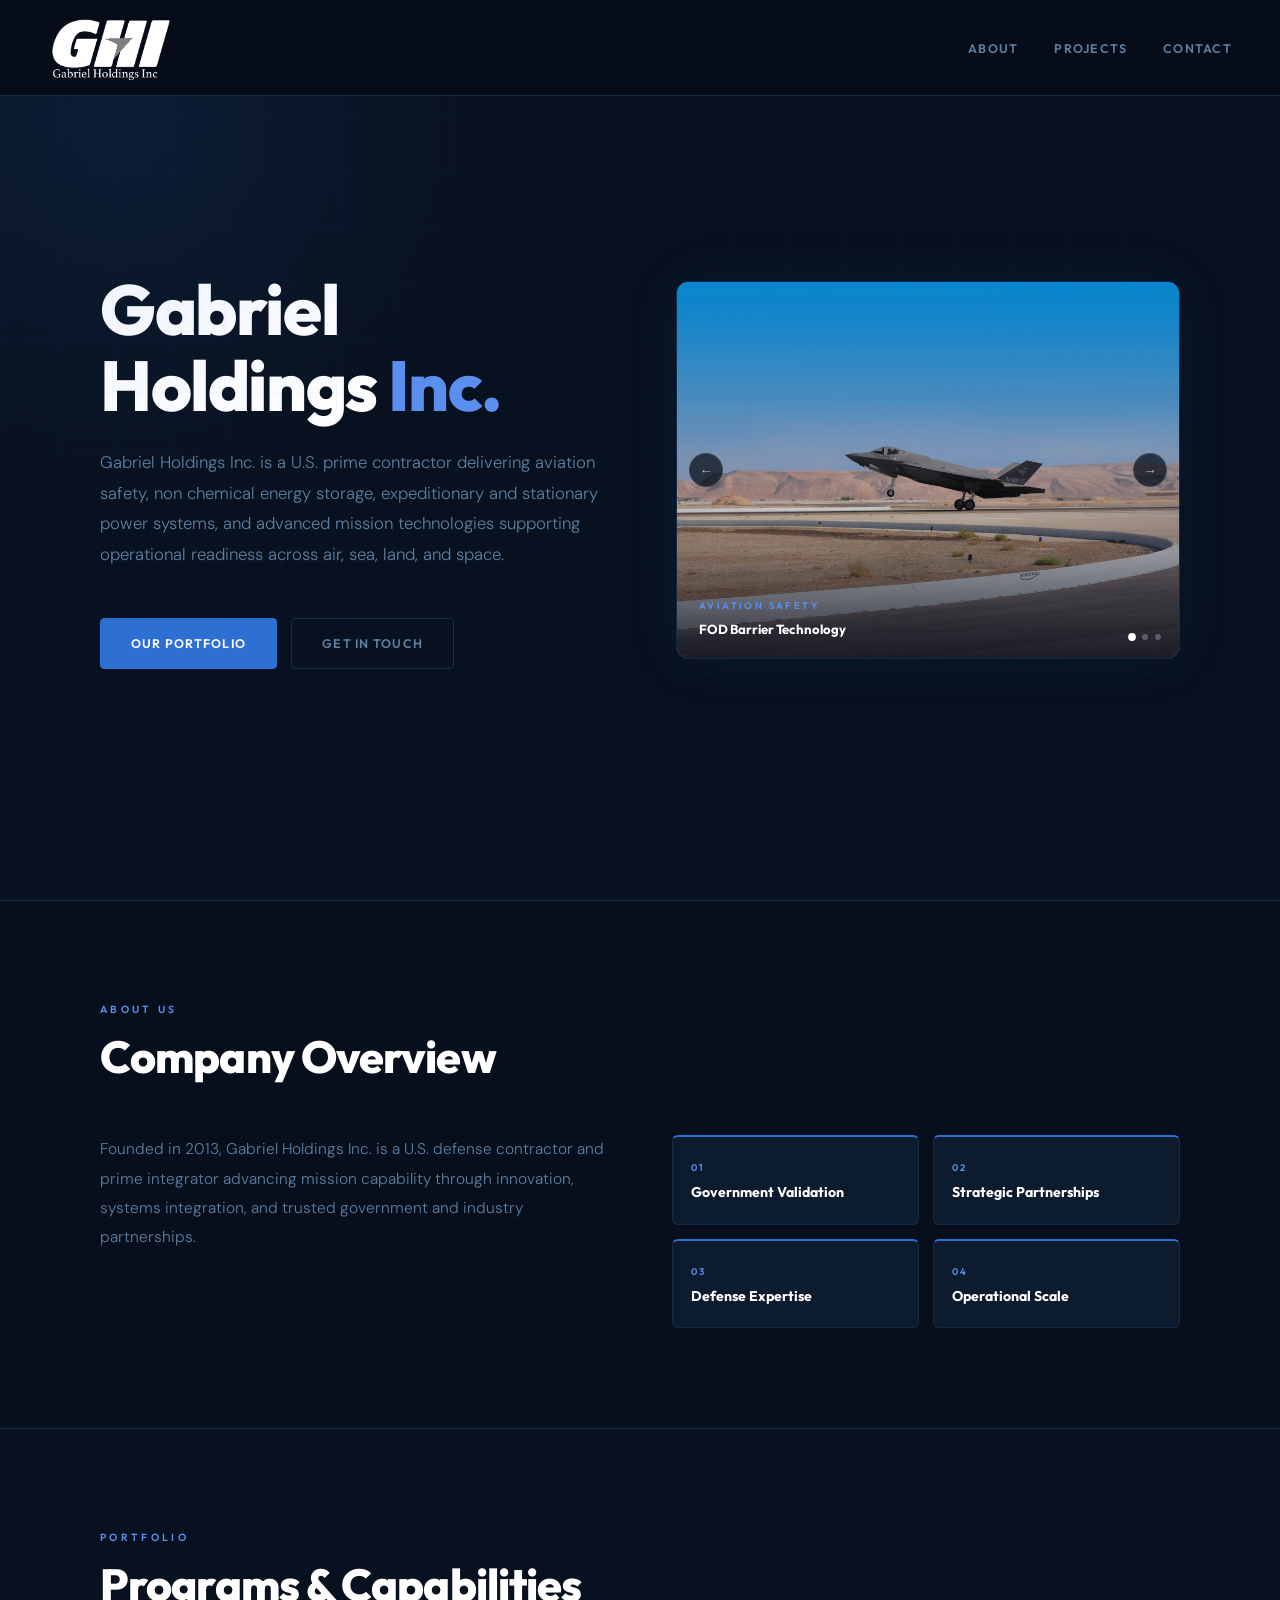
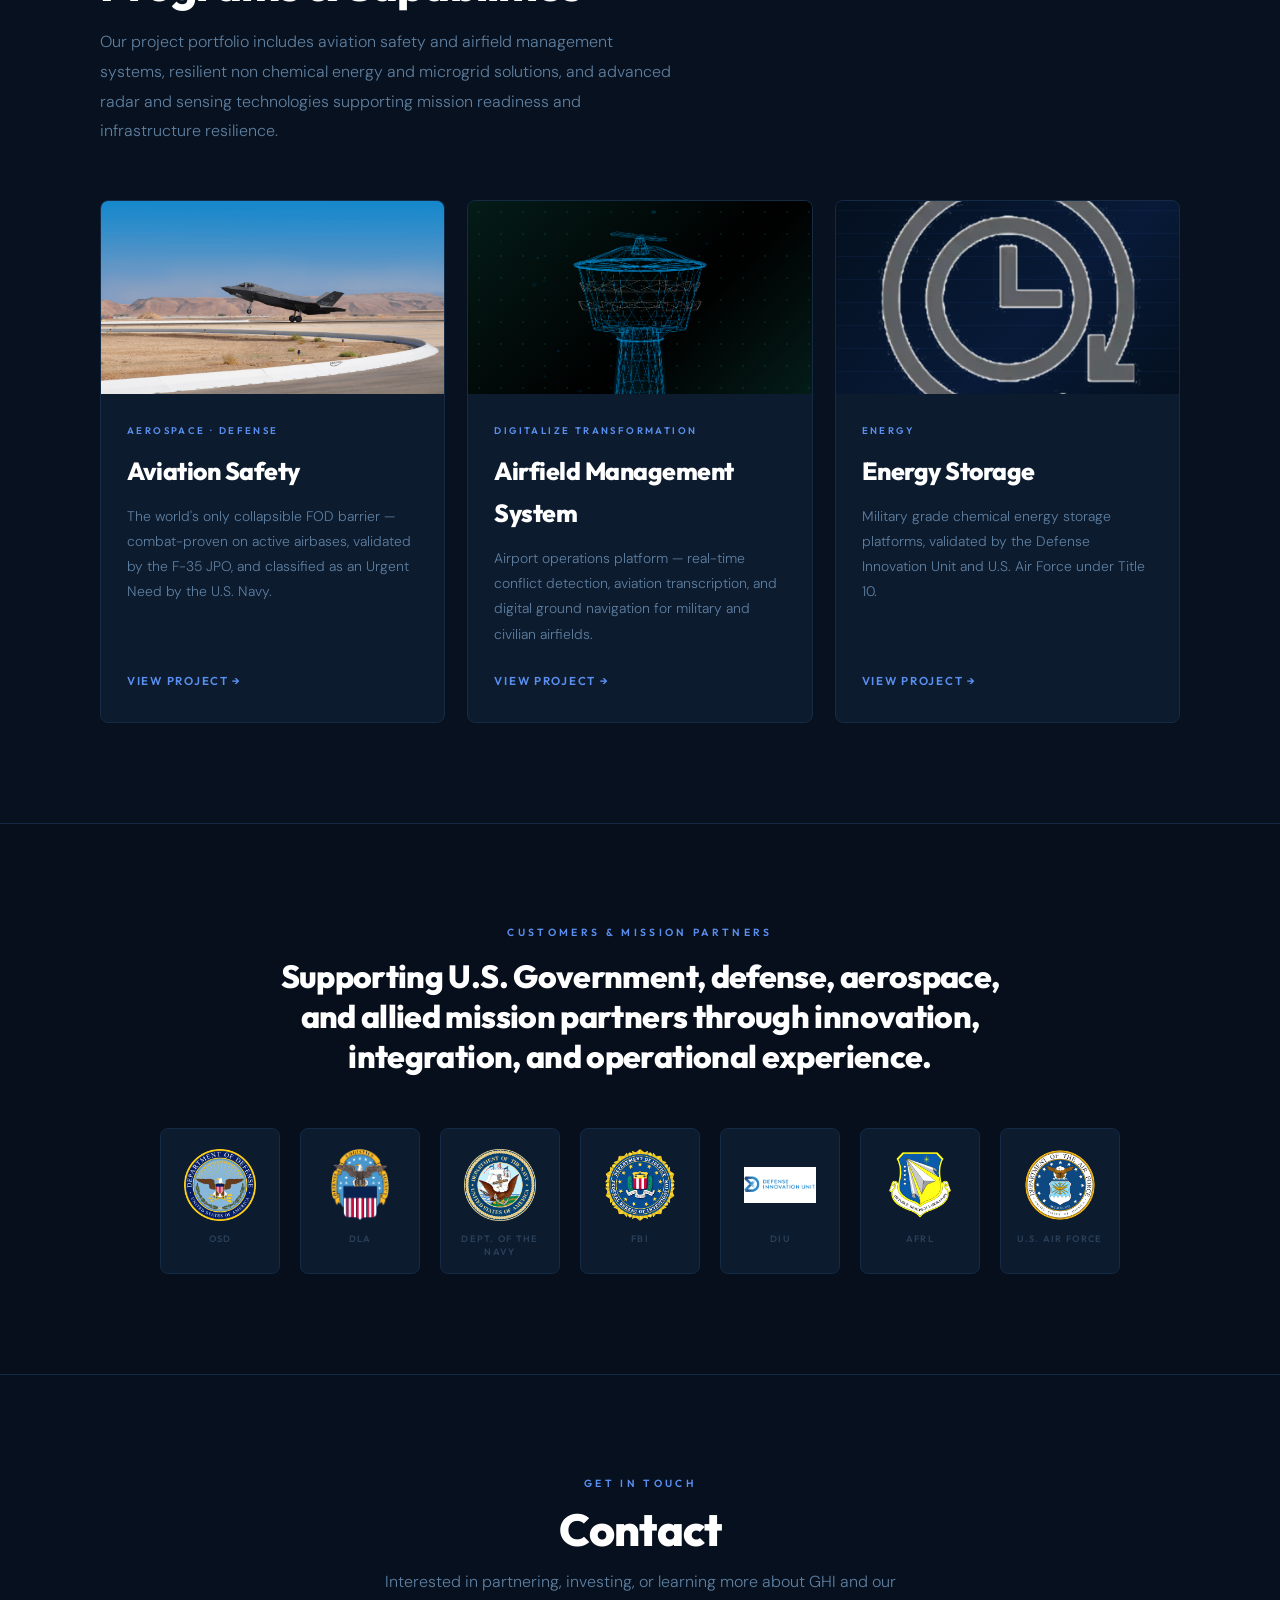
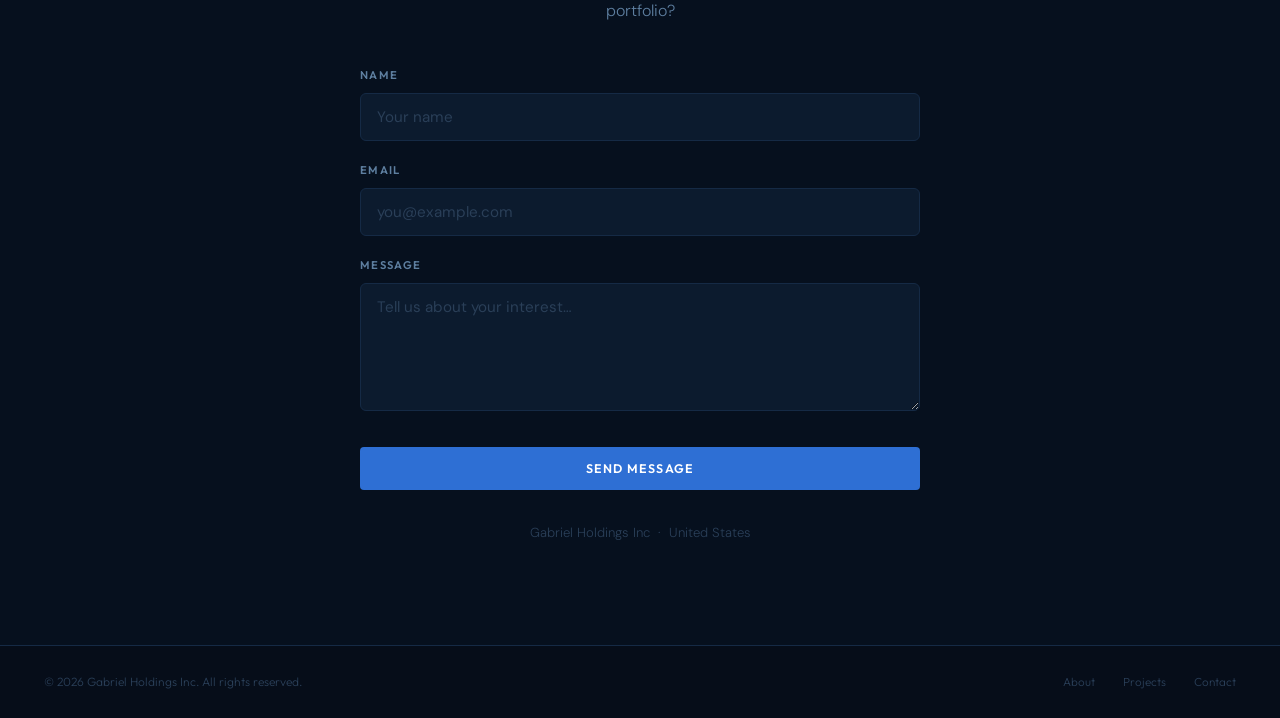
==== index.html @ e3b7ac90 "Replace partner text badges with official logo seals Co-Authored-By: Claude Sonnet 4.6 <noreply@anth" ====
<!doctype html>
<html lang="en">
  <head>
    <meta charset="UTF-8" />
    <meta name="viewport" content="width=device-width, initial-scale=1.0" />
    <title>
      Gabriel Holdings Inc — Strategic Defense &amp; Innovation Partners
    </title>
    <meta
      name="description"
      content="Gabriel Holdings Inc partners with breakthrough companies in defense, aerospace, and energy to scale validated technology into real-world impact."
    />
    <link
      href="https://fonts.googleapis.com/css2?family=Outfit:wght@300;400;600;700;800&amp;family=DM+Sans:ital,wght@0,300;0,400;0,500;1,300&amp;display=swap"
      rel="stylesheet"
    />
    <link rel="stylesheet" href="style.css" />
    <style>
      /* === HERO === */
      #hero {
        min-height: 100vh;
        display: flex;
        align-items: center;
        padding-top: 120px;
        padding-bottom: 80px;
        position: relative;
        overflow: hidden;
      }

      .hero-inner {
        display: grid;
        grid-template-columns: 1fr 1fr;
        gap: 72px;
        align-items: center;
      }

      #hero::before {
        content: "";
        position: absolute;
        inset: 0;
        background-image:
          linear-gradient(rgba(46, 111, 212, 0.035) 1px, transparent 1px),
          linear-gradient(90deg, rgba(46, 111, 212, 0.035) 1px, transparent 1px);
        background-size: 56px 56px;
        pointer-events: none;
      }

      #hero::after {
        content: "";
        position: absolute;
        top: -280px;
        left: -280px;
        width: 800px;
        height: 800px;
        background: radial-gradient(
          circle,
          rgba(46, 111, 212, 0.12) 0%,
          transparent 68%
        );
        pointer-events: none;
      }

      .hero-eyebrow {
        font-family: "Outfit", sans-serif;
        font-size: 0.68rem;
        font-weight: 600;
        color: var(--accent-l);
        text-transform: uppercase;
        letter-spacing: 0.3em;
        margin-bottom: 26px;
      }

      .hero-sub {
        font-size: 1.05rem;
        color: var(--text-2);
        max-width: 520px;
        line-height: 1.82;
        margin-bottom: 48px;
      }

      /* === ABOUT === */
      #about {
        background: #070f1d;
      }

      .about-grid {
        display: grid;
        grid-template-columns: 1fr 1fr;
        gap: 64px;
        margin-top: 54px;
        align-items: start;
      }

      .about-body p {
        font-size: 0.97rem;
        color: var(--text-2);
        line-height: 1.9;
        margin-bottom: 18px;
      }

      /* === PROJECTS === */
      #projects {
        background: var(--bg);
      }

      .projects-grid {
        display: grid;
        grid-template-columns: repeat(3, 1fr);
        gap: 22px;
        margin-top: 54px;
      }

      .pcard {
        background: var(--bg-card);
        border: 1px solid var(--border);
        border-radius: 8px;
        overflow: hidden;
        display: flex;
        flex-direction: column;
        transition:
          border-color 0.2s,
          background 0.2s;
      }

      .pcard:hover {
        border-color: var(--border-a);
        background: var(--bg-card-h);
      }

      /* Thumbnail area — gradient fallback, real image on top */
      .pcard-thumb {
        position: relative;
        aspect-ratio: 16/9;
        overflow: hidden;
      }

      .pcard-thumb::before {
        content: "";
        position: absolute;
        inset: 0;
        background: var(--thumb-bg);
      }

      .pcard-thumb img {
        position: absolute;
        inset: 0;
        width: 100%;
        height: 100%;
        object-fit: cover;
        z-index: 1;
      }

      /* Per-project thumbnail gradients */
      .pcard.airvrix .pcard-thumb {
        --thumb-bg: linear-gradient(
          135deg,
          #041828 0%,
          #0a3060 60%,
          #041828 100%
        );
      }
      .pcard.towerlink .pcard-thumb {
        --thumb-bg: linear-gradient(
          135deg,
          #041c18 0%,
          #000000 60%,
          #041c18 100%
        );
      }
      .pcard.enercap .pcard-thumb {
        --thumb-bg: linear-gradient(
          135deg,
          #04101f 0%,
          #081a38 60%,
          #04101f 100%
        );
      }

      /* Subtle pattern overlay */
      .pcard.airvrix .pcard-thumb::after {
        content: "";
        position: absolute;
        inset: 0;
        background: repeating-linear-gradient(
          -45deg,
          transparent,
          transparent 28px,
          rgba(46, 111, 212, 0.06) 28px,
          rgba(46, 111, 212, 0.06) 29px
        );
        z-index: 0;
      }

      .pcard.towerlink .pcard-thumb::after {
        content: "";
        position: absolute;
        inset: 0;
        background-image: radial-gradient(
          rgba(16, 185, 129, 0.12) 1px,
          transparent 1px
        );
        background-size: 22px 22px;
        z-index: 0;
      }

      .pcard.enercap .pcard-thumb::after {
        content: "";
        position: absolute;
        inset: 0;
        background: repeating-linear-gradient(
          0deg,
          transparent,
          transparent 22px,
          rgba(46, 111, 212, 0.07) 22px,
          rgba(46, 111, 212, 0.07) 23px
        );
        z-index: 0;
      }

      .pcard.radar .pcard-thumb {
        --thumb-bg: linear-gradient(
          135deg,
          #0a0f1e 0%,
          #1a1040 60%,
          #0a0f1e 100%
        );
      }
      .pcard.radar .pcard-thumb::after {
        content: "";
        position: absolute;
        inset: 0;
        background: repeating-linear-gradient(
          45deg,
          transparent,
          transparent 18px,
          rgba(139, 92, 246, 0.07) 18px,
          rgba(139, 92, 246, 0.07) 19px
        );
        z-index: 0;
      }

      .pcard-body {
        padding: 28px 26px 32px;
        flex: 1;
        display: flex;
        flex-direction: column;
      }

      .pcard-tag {
        font-family: "Outfit", sans-serif;
        font-size: 0.6rem;
        font-weight: 600;
        color: var(--accent-l);
        text-transform: uppercase;
        letter-spacing: 0.25em;
        margin-bottom: 12px;
      }

      .pcard-name {
        font-family: "Outfit", sans-serif;
        font-size: 1.55rem;
        font-weight: 800;
        color: #fff;
        letter-spacing: -0.02em;
        margin-bottom: 12px;
      }

      .pcard-desc {
        font-size: 0.87rem;
        color: var(--text-2);
        line-height: 1.8;
        flex: 1;
        margin-bottom: 24px;
      }

      .pcard-cta {
        font-family: "Outfit", sans-serif;
        font-size: 0.72rem;
        font-weight: 600;
        color: var(--accent-l);
        text-transform: uppercase;
        letter-spacing: 0.15em;
        transition: color 0.2s;
      }

      .pcard-cta:hover {
        color: #fff;
      }
      .pcard-cta::after {
        content: " →";
      }

      /* === SPOTLIGHT === */
      #spotlight {
        background: #070f1d;
        text-align: center;
      }

      #spotlight h2 {
        max-width: 720px;
        margin: 0 auto 18px;
        font-size: clamp(1.4rem, 2.8vw, 2rem);
        line-height: 1.25;
      }

      #spotlight p.lead {
        margin: 0 auto 52px;
      }

      .partner-logos {
        display: flex;
        flex-wrap: wrap;
        justify-content: center;
        gap: 20px;
        margin-top: 52px;
      }

      .partner-logo {
        background: var(--bg-card);
        border: 1px solid var(--border);
        border-radius: 8px;
        padding: 20px 16px 14px;
        width: 120px;
        display: flex;
        flex-direction: column;
        align-items: center;
        gap: 12px;
        transition: border-color 0.2s;
      }

      .partner-logo:hover { border-color: var(--border-a); }

      .partner-logo img {
        width: 72px;
        height: 72px;
        object-fit: contain;
        filter: grayscale(0.1) brightness(1.05);
        transition: filter 0.25s;
      }

      .partner-logo:hover img {
        filter: grayscale(0) brightness(1.15);
      }

      .partner-logo span {
        font-family: "Outfit", sans-serif;
        font-size: 0.58rem;
        font-weight: 600;
        color: var(--text-3);
        text-transform: uppercase;
        letter-spacing: 0.14em;
        text-align: center;
        line-height: 1.4;
      }

      /* === CONTACT === */
      #contact {
        background: #06101e;
        text-align: center;
      }
      #contact h2 {
        margin-bottom: 12px;
      }
      #contact p.lead {
        margin: 0 auto 10px;
        text-align: center;
      }

      .contact-meta {
        font-size: 0.82rem;
        color: var(--text-3);
        margin-top: 32px;
      }

      /* === CONTACT FORM === */
      #contactForm {
        max-width: 560px;
        margin: 40px auto 0;
        text-align: left;
      }

      .form-group {
        margin-bottom: 20px;
      }

      .form-group label {
        display: block;
        font-family: "Outfit", sans-serif;
        font-size: 0.7rem;
        font-weight: 600;
        color: var(--text-2);
        text-transform: uppercase;
        letter-spacing: 0.12em;
        margin-bottom: 8px;
      }

      .form-group input,
      .form-group textarea {
        width: 100%;
        background: var(--bg-card);
        border: 1px solid var(--border);
        border-radius: 6px;
        padding: 13px 16px;
        font-family: "DM Sans", sans-serif;
        font-size: 0.95rem;
        color: var(--text);
        outline: none;
        transition: border-color 0.2s;
        resize: vertical;
      }

      .form-group input::placeholder,
      .form-group textarea::placeholder {
        color: var(--text-3);
      }

      .form-group input:focus,
      .form-group textarea:focus {
        border-color: var(--accent-dim);
      }

      .form-group.invalid input,
      .form-group.invalid textarea {
        border-color: #ef4444;
      }

      .field-error {
        display: none;
        font-size: 0.75rem;
        color: #f87171;
        margin-top: 6px;
      }
      .form-group.invalid .field-error {
        display: block;
      }

      #submitBtn {
        width: 100%;
        margin-top: 8px;
        cursor: pointer;
        border: none;
      }
      #submitBtn:disabled {
        opacity: 0.55;
        cursor: not-allowed;
      }

      .form-success {
        max-width: 560px;
        margin: 40px auto 0;
        padding: 52px 40px;
        background: var(--bg-card);
        border: 1px solid var(--border);
        border-radius: 8px;
        text-align: center;
      }

      .form-success-icon {
        font-size: 1.8rem;
        color: var(--green);
        margin-bottom: 14px;
      }

      .form-success-title {
        font-family: "Outfit", sans-serif;
        font-size: 1.15rem;
        font-weight: 700;
        color: #fff;
        margin-bottom: 8px;
      }

      .form-success-body {
        font-size: 0.88rem;
        color: var(--text-2);
      }

      .form-error-banner {
        max-width: 560px;
        margin: 14px auto 0;
        padding: 13px 18px;
        background: rgba(239, 68, 68, 0.07);
        border: 1px solid rgba(239, 68, 68, 0.28);
        border-radius: 6px;
        font-size: 0.83rem;
        color: #fca5a5;
        text-align: center;
      }

      /* === HERO CAROUSEL === */
      .hero-carousel {
        position: relative;
        border-radius: 12px;
        overflow: hidden;
        aspect-ratio: 4/3;
        border: 1px solid var(--border);
        box-shadow: 0 0 60px rgba(46, 111, 212, 0.08);
      }

      .carousel-slide {
        position: absolute;
        inset: 0;
        opacity: 0;
        transition: opacity 0.8s ease;
      }

      .carousel-slide.active {
        opacity: 1;
      }

      .carousel-slide img {
        width: 100%;
        height: 100%;
        object-fit: cover;
      }

      .carousel-overlay {
        position: absolute;
        inset: 0;
        background: linear-gradient(
          to top,
          rgba(6, 10, 24, 0.85) 0%,
          rgba(6, 10, 24, 0.1) 45%,
          transparent 100%
        );
        pointer-events: none;
      }

      .carousel-caption {
        position: absolute;
        bottom: 0;
        left: 0;
        right: 0;
        padding: 20px 22px 18px;
        display: flex;
        align-items: flex-end;
        justify-content: space-between;
      }

      .carousel-label {
        font-family: "Outfit", sans-serif;
      }

      .carousel-label-co {
        font-size: 0.6rem;
        font-weight: 600;
        text-transform: uppercase;
        letter-spacing: 0.25em;
        margin-bottom: 4px;
      }

      .carousel-label-co.airvrix {
        color: var(--accent-l);
      }
      .carousel-label-co.towerlink {
        color: #34d399;
      }

      .carousel-label-title {
        font-size: 0.82rem;
        font-weight: 700;
        color: #fff;
      }

      .carousel-dots {
        position: absolute;
        bottom: 18px;
        right: 18px;
        display: flex;
        gap: 7px;
        align-items: center;
        z-index: 5;
      }

      .carousel-dot {
        width: 6px;
        height: 6px;
        border-radius: 50%;
        background: rgba(255, 255, 255, 0.25);
        border: none;
        cursor: pointer;
        transition:
          background 0.25s,
          transform 0.25s;
        padding: 0;
      }

      .carousel-dot.active {
        background: #fff;
        transform: scale(1.3);
      }

      .carousel-arrow {
        position: absolute;
        top: 50%;
        transform: translateY(-50%);
        width: 34px;
        height: 34px;
        background: rgba(6, 13, 25, 0.72);
        border: 1px solid rgba(255, 255, 255, 0.1);
        border-radius: 50%;
        display: flex;
        align-items: center;
        justify-content: center;
        cursor: pointer;
        color: rgba(255, 255, 255, 0.7);
        font-size: 13px;
        transition:
          background 0.2s,
          border-color 0.2s,
          color 0.2s;
        z-index: 5;
        line-height: 1;
      }

      .carousel-arrow:hover {
        background: rgba(46, 111, 212, 0.35);
        border-color: var(--accent-dim);
        color: #fff;
      }

      .carousel-arrow.prev {
        left: 12px;
      }
      .carousel-arrow.next {
        right: 12px;
      }

      /* brand overlay for Airvrix thumb card */
      .pcard-thumb .brand-overlay {
        mix-blend-mode: screen;
        opacity: 0.72;
        z-index: 2;
        pointer-events: none;
      }

      /* === RESPONSIVE === */
      @media (max-width: 820px) {
        .hero-inner {
          grid-template-columns: 1fr;
          gap: 48px;
        }
        .about-grid {
          grid-template-columns: 1fr;
          gap: 40px;
        }
        .projects-grid {
          grid-template-columns: 1fr;
        }
        .partner-logos { gap: 12px; }
        .partner-logo { width: 100px; }
        .partner-logo img { width: 56px; height: 56px; }
      }
    </style>
  </head>
  <body>
    <!-- NAV -->
    <nav>
      <a href="#hero" class="nav-logo">
        <img
          src="assets/LOGO_output-smallpngtools_cropped.png"
          alt="Gabriel Holdings Inc"
        />
      </a>
      <ul class="nav-links">
        <li><a href="#about">About</a></li>
        <li><a href="#projects">Projects</a></li>
        <li><a href="#contact">Contact</a></li>
      </ul>
    </nav>

    <!-- HERO -->
    <section id="hero">
      <div class="wrap">
        <div class="hero-inner">
          <div class="hero-text">
            <!-- <div class="hero-eyebrow">Gabriel Holdings Inc</div> -->
            <h1>Gabriel Holdings <em>Inc.</em></h1>
            <p class="hero-sub">
              Gabriel Holdings Inc. is a U.S. prime contractor delivering
              aviation safety, non chemical energy storage, expeditionary and
              stationary power systems, and advanced mission technologies
              supporting operational readiness across air, sea, land, and space.
            </p>
            <div class="btn-row">
              <a href="#projects" class="btn btn-primary">Our Portfolio</a>
              <a href="#contact" class="btn btn-ghost">Get in Touch</a>
            </div>
          </div>

          <!-- PORTFOLIO CAROUSEL -->
          <div class="hero-carousel" id="heroCarousel">
            <div class="carousel-slide active">
              <img
                src="assets/airvrix-1.jpg"
                alt="Airvrix FOD barrier system"
              />
              <div class="carousel-overlay"></div>
              <div class="carousel-caption">
                <div class="carousel-label">
                  <div class="carousel-label-co airvrix">Aviation Safety</div>
                  <div class="carousel-label-title">FOD Barrier Technology</div>
                </div>
              </div>
            </div>
            <div class="carousel-slide">
              <img src="assets/airvrix-2.jpg" alt="Airvrix on active airbase" />
              <div class="carousel-overlay"></div>
              <div class="carousel-caption">
                <div class="carousel-label">
                  <div class="carousel-label-co airvrix">Aviation Safety</div>
                  <div class="carousel-label-title">Combat-Proven Systems</div>
                </div>
              </div>
            </div>
            <!-- <div class="carousel-slide">
              <img src="assets/airvrix-3.jpg" alt="Airvrix F-35 validated" />
              <div class="carousel-overlay"></div>
              <div class="carousel-caption">
                <div class="carousel-label">
                  <div class="carousel-label-co airvrix">Aviation Safety</div>
                  <div class="carousel-label-title">F-35 JPO Validated</div>
                </div>
              </div>
            </div> -->
            <div class="carousel-slide">
              <img src="assets/towerlink-1.jpg" alt="TowerLink operations" />
              <div class="carousel-overlay"></div>
              <div class="carousel-caption">
                <div class="carousel-label">
                  <div class="carousel-label-co towerlink">
                    Airfield Management System
                  </div>
                  <div class="carousel-label-title">Airport Operations</div>
                </div>
              </div>
            </div>
            <!-- <div class="carousel-slide">
              <img src="assets/towerlink-2.jpg" alt="TowerLink ATC interface" />
              <div class="carousel-overlay"></div>
              <div class="carousel-caption">
                <div class="carousel-label">
                  <div class="carousel-label-co towerlink">
                    Airfield Management System
                  </div>
                  <div class="carousel-label-title">
                    Real-Time ATC Transcription
                  </div>
                </div>
              </div>
            </div> -->
            <!-- <div class="carousel-slide">
              <img
                src="assets/towerlink-3.jpg"
                alt="TowerLink ground navigation"
              />
              <div class="carousel-overlay"></div>
              <div class="carousel-caption">
                <div class="carousel-label">
                  <div class="carousel-label-co towerlink">
                    Airfield Management System
                  </div>
                  <div class="carousel-label-title">
                    Digital Ground Navigation
                  </div>
                </div>
              </div>
            </div> -->

            <!-- Controls -->
            <button class="carousel-arrow prev" aria-label="Previous">
              &#8592;
            </button>
            <button class="carousel-arrow next" aria-label="Next">
              &#8594;
            </button>
            <div class="carousel-dots" id="carouselDots"></div>
          </div>
        </div>
      </div>
    </section>

    <hr class="div" />

    <!-- ABOUT -->
    <section id="about">
      <div class="wrap">
        <div class="label">About Us</div>
        <h2>Company Overview</h2>

        <div class="about-grid">
          <div class="about-body">
            <p>
              Founded in 2013, Gabriel Holdings Inc. is a U.S. defense
              contractor and prime integrator advancing mission capability
              through innovation, systems integration, and trusted government
              and industry partnerships.
            </p>
            <!-- <p>
              We go beyond capital. GHI brings government relationships, defense
              expertise, operational experience, and a network that opens doors
              — accelerating the path from prototype to program of record.
            </p>
            <p>
              Our portfolio companies share a common thread: they solve real
              problems for real missions, backed by government validation and
              built for significant scale.
            </p> -->
          </div>

          <div class="pillars">
            <div class="pillar">
              <div class="pillar-n">01</div>
              <div class="pillar-t">Government Validation</div>
            </div>
            <div class="pillar">
              <div class="pillar-n">02</div>
              <div class="pillar-t">Strategic Partnerships</div>
            </div>
            <div class="pillar">
              <div class="pillar-n">03</div>
              <div class="pillar-t">Defense Expertise</div>
            </div>
            <div class="pillar">
              <div class="pillar-n">04</div>
              <div class="pillar-t">Operational Scale</div>
            </div>
          </div>
        </div>
      </div>
    </section>

    <hr class="div" />

    <!-- PROJECTS -->
    <section id="projects">
      <div class="wrap">
        <div class="label">Portfolio</div>
        <h2>Programs & Capabilities</h2>
        <p class="lead">
          Our project portfolio includes aviation safety and airfield management
          systems, resilient non chemical energy and microgrid solutions, and
          advanced radar and sensing technologies supporting mission readiness
          and infrastructure resilience.
        </p>

        <div class="projects-grid">
          <!-- Aviation Safety -->
          <a href="airvrix.html" class="pcard airvrix">
            <div class="pcard-thumb">
              <img
                src="assets/airvrix-1.jpg"
                alt="Aviation Safety — FOD barrier systems"
              />
            </div>
            <div class="pcard-body">
              <div class="pcard-tag">Aerospace · Defense</div>
              <div class="pcard-name">Aviation Safety</div>
              <p class="pcard-desc">
                The world's only collapsible FOD barrier — combat-proven on
                active airbases, validated by the F-35 JPO, and classified as an
                Urgent Need by the U.S. Navy.
              </p>
              <span class="pcard-cta">View Project</span>
            </div>
          </a>

          <!-- Airfield Management System -->
          <a href="towerlink.html" class="pcard towerlink">
            <div class="pcard-thumb">
              <img
                src="assets/towerlink-tower.png"
                alt="Airfield Management System — AI airport operations"
              />
            </div>
            <div class="pcard-body">
              <div class="pcard-tag">Digitalize Transformation</div>
              <div class="pcard-name">Airfield Management System</div>
              <p class="pcard-desc">
                Airport operations platform — real-time conflict detection,
                aviation transcription, and digital ground navigation for
                military and civilian airfields.
              </p>
              <span class="pcard-cta">View Project</span>
            </div>
          </a>

          <!-- Energy Storage -->
          <a href="enercap.html" class="pcard enercap">
            <div class="pcard-thumb">
              <img
                src="assets/enercap-thumb.webp"
                alt="Energy Storage — defense-grade energy storage"
              />
            </div>
            <div class="pcard-body">
              <div class="pcard-tag">Energy</div>
              <div class="pcard-name">Energy Storage</div>
              <p class="pcard-desc">
                Military grade chemical energy storage platforms, validated by
                the Defense Innovation Unit and U.S. Air Force under Title 10.
              </p>
              <span class="pcard-cta">View Project</span>
            </div>
          </a>
        </div>
      </div>
    </section>

    <hr class="div" />

    <!-- SPOTLIGHT -->
    <section id="spotlight">
      <div class="wrap">
        <div class="label">Customers & Mission Partners</div>
        <h2>
          Supporting U.S. Government, defense, aerospace, and allied mission
          partners through innovation, integration, and operational experience.
        </h2>
        <!-- <p class="lead">
          Trusted by the organizations that defend, power, and connect America's
          most critical missions.
        </p> -->

        <div class="partner-logos">
          <div class="partner-logo">
            <img src="assets/partner-osd.png" alt="OSD" />
            <span>OSD</span>
          </div>
          <div class="partner-logo">
            <img src="assets/partner-dla.png" alt="DLA" />
            <span>DLA</span>
          </div>
          <div class="partner-logo">
            <img src="assets/partner-navy.png" alt="Department of the Navy" />
            <span>Dept. of the Navy</span>
          </div>
          <div class="partner-logo">
            <img src="assets/partner-fbi.png" alt="FBI" />
            <span>FBI</span>
          </div>
          <div class="partner-logo">
            <img src="assets/partner-diu.png" alt="DIU" />
            <span>DIU</span>
          </div>
          <div class="partner-logo">
            <img src="assets/partner-afrl.png" alt="AFRL" />
            <span>AFRL</span>
          </div>
          <div class="partner-logo">
            <img src="assets/partner-usaf.png" alt="U.S. Air Force" />
            <span>U.S. Air Force</span>
          </div>
        </div>
      </div>
    </section>

    <hr class="div" />

    <!-- CONTACT -->
    <section id="contact">
      <div class="wrap">
        <div class="label">Get in Touch</div>
        <h2>Contact</h2>
        <p class="lead">
          Interested in partnering, investing, or learning more about GHI and
          our portfolio?
        </p>

        <form
          id="contactForm"
          action="https://formspree.io/f/mnjrgddr"
          method="POST"
          novalidate
        >
          <div class="form-group">
            <label for="cf-name">Name</label>
            <input
              type="text"
              id="cf-name"
              name="name"
              placeholder="Your name"
              required
            />
            <span class="field-error">Please enter your name.</span>
          </div>
          <div class="form-group">
            <label for="cf-email">Email</label>
            <input
              type="email"
              id="cf-email"
              name="email"
              placeholder="you@example.com"
              required
            />
            <span class="field-error">Please enter a valid email address.</span>
          </div>
          <div class="form-group">
            <label for="cf-message">Message</label>
            <textarea
              id="cf-message"
              name="message"
              rows="5"
              placeholder="Tell us about your interest…"
              required
            ></textarea>
            <span class="field-error">Please enter a message.</span>
          </div>
          <button type="submit" id="submitBtn" class="btn btn-primary">
            Send Message
          </button>
        </form>

        <div id="formSuccess" class="form-success" hidden>
          <div class="form-success-icon">✓</div>
          <div class="form-success-title">Message sent</div>
          <div class="form-success-body">
            Thank you — we'll be in touch shortly.
          </div>
        </div>

        <div id="formError" class="form-error-banner" hidden>
          Something went wrong. Email us directly at
          <a
            href="mailto:info@gabrielholdingsinc.com"
            style="color: inherit; text-decoration: underline"
            >info@gabrielholdingsinc.com</a
          >.
        </div>

        <div class="contact-meta">
          Gabriel Holdings Inc &nbsp;·&nbsp; United States
        </div>
      </div>
    </section>

    <!-- CONTACT FORM SCRIPT -->
    <script>
      (function () {
        const form = document.getElementById("contactForm");
        const submitBtn = document.getElementById("submitBtn");
        const successEl = document.getElementById("formSuccess");
        const errorEl = document.getElementById("formError");

        function validate(input) {
          const group = input.closest(".form-group");
          const ok = input.checkValidity();
          group.classList.toggle("invalid", !ok);
          return ok;
        }

        form.querySelectorAll("input, textarea").forEach((el) => {
          el.addEventListener("blur", () => validate(el));
          el.addEventListener("input", () => {
            if (el.closest(".form-group").classList.contains("invalid"))
              validate(el);
          });
        });

        form.addEventListener("submit", async (e) => {
          e.preventDefault();
          let ok = true;
          form.querySelectorAll("input, textarea").forEach((el) => {
            if (!validate(el)) ok = false;
          });
          if (!ok) return;

          submitBtn.disabled = true;
          submitBtn.textContent = "Sending…";
          errorEl.hidden = true;

          try {
            const res = await fetch(form.action, {
              method: "POST",
              body: new FormData(form),
              headers: { Accept: "application/json" },
            });
            if (!res.ok) throw new Error();
            form.hidden = true;
            successEl.hidden = false;
          } catch {
            errorEl.hidden = false;
            submitBtn.disabled = false;
            submitBtn.textContent = "Send Message";
          }
        });
      })();
    </script>

    <!-- CAROUSEL SCRIPT -->
    <script>
      (function () {
        const carousel = document.getElementById("heroCarousel");
        const slides = carousel.querySelectorAll(".carousel-slide");
        const dotsEl = document.getElementById("carouselDots");
        let current = 0;
        let timer;

        slides.forEach((_, i) => {
          const dot = document.createElement("button");
          dot.className = "carousel-dot" + (i === 0 ? " active" : "");
          dot.setAttribute("aria-label", "Slide " + (i + 1));
          dot.addEventListener("click", () => {
            show(i);
            resetTimer();
          });
          dotsEl.appendChild(dot);
        });

        const dots = dotsEl.querySelectorAll(".carousel-dot");

        function show(n) {
          slides[current].classList.remove("active");
          dots[current].classList.remove("active");
          current = (n + slides.length) % slides.length;
          slides[current].classList.add("active");
          dots[current].classList.add("active");
        }

        function autoplay() {
          timer = setInterval(() => show(current + 1), 4500);
        }
        function resetTimer() {
          clearInterval(timer);
          autoplay();
        }

        carousel
          .querySelector(".carousel-arrow.prev")
          .addEventListener("click", () => {
            show(current - 1);
            resetTimer();
          });
        carousel
          .querySelector(".carousel-arrow.next")
          .addEventListener("click", () => {
            show(current + 1);
            resetTimer();
          });

        autoplay();
      })();
    </script>

    <!-- FOOTER -->
    <footer>
      <div class="foot-copy">
        © 2026 Gabriel Holdings Inc. All rights reserved.
      </div>
      <div class="foot-links">
        <a href="#about">About</a>
        <a href="#projects">Projects</a>
        <a href="#contact">Contact</a>
      </div>
    </footer>
  </body>
</html>
---- style.css ----
/* Gabriel Holdings Inc — Shared Design System */

/* === RESET === */
*,
*::before,
*::after {
  box-sizing: border-box;
  margin: 0;
  padding: 0;
}

/* === TOKENS === */
:root {
  --bg: #08111f;
  --bg-nav: #060d19;
  --bg-card: #0c1b2e;
  --bg-card-h: #0f2241;
  --border: #152a45;
  --border-a: #1e4a80;
  --accent: #2e6fd4;
  --accent-l: #5a8fef;
  --accent-dim: #1a3d70;
  --text: #dce8ff;
  --text-2: #5e7fa0;
  --text-3: #2a3f58;
  --green: #22c55e;
  --max: 1080px;
}

html {
  scroll-behavior: smooth;
  scroll-padding-top: 50px;
}

body {
  font-family: "DM Sans", sans-serif;
  background: var(--bg);
  color: var(--text);
  font-weight: 300;
  line-height: 1.7;
  overflow-x: hidden;
}

a {
  color: inherit;
  text-decoration: none;
}
img {
  display: block;
  max-width: 100%;
}

/* === NAV === */
nav {
  position: fixed;
  inset: 0 0 auto 0;
  z-index: 100;
  background: var(--bg-nav);
  border-bottom: 1px solid var(--border);
  padding: 0 48px;
  height: 96px;
  display: flex;
  align-items: center;
  justify-content: space-between;
}

.nav-logo img {
  height: 64px;
  width: auto;
}

.nav-links {
  display: flex;
  gap: 36px;
  list-style: none;
  align-items: center;
}

.nav-links a {
  font-family: "Outfit", sans-serif;
  font-size: 0.78rem;
  font-weight: 600;
  letter-spacing: 0.1em;
  text-transform: uppercase;
  color: var(--text-2);
  transition: color 0.2s;
}

.nav-links a:hover {
  color: var(--text);
}

.nav-back {
  display: flex;
  align-items: center;
  gap: 6px;
  font-family: "Outfit", sans-serif;
  font-size: 0.72rem;
  font-weight: 600;
  letter-spacing: 0.08em;
  text-transform: uppercase;
  color: var(--text-2);
  transition: color 0.2s;
}

.nav-back::before {
  content: "←";
}
.nav-back:hover {
  color: var(--accent-l);
}

/* === LAYOUT === */
.wrap {
  max-width: var(--max);
  margin: 0 auto;
}
section {
  padding: 100px 44px;
}
hr.div {
  border: none;
  border-top: 1px solid var(--border);
}

/* === TYPE === */
.label {
  font-family: "Outfit", sans-serif;
  font-size: 0.65rem;
  font-weight: 600;
  color: var(--accent-l);
  text-transform: uppercase;
  letter-spacing: 0.32em;
  margin-bottom: 14px;
}

h1,
h2,
h3 {
  font-family: "Outfit", sans-serif;
  font-weight: 800;
  color: #fff;
  letter-spacing: -0.02em;
  line-height: 1.08;
}

h1 {
  font-size: clamp(2.6rem, 5.5vw, 4.8rem);
  margin-bottom: 24px;
}
h1 em {
  font-style: normal;
  color: var(--accent-l);
}
h2 {
  font-size: clamp(1.9rem, 3.5vw, 2.8rem);
  margin-bottom: 18px;
}
h3 {
  font-size: 1.05rem;
  margin-bottom: 10px;
}

p.lead {
  font-size: 1rem;
  color: var(--text-2);
  max-width: 580px;
  line-height: 1.85;
}

/* === BUTTONS === */
.btn {
  font-family: "Outfit", sans-serif;
  font-size: 0.78rem;
  font-weight: 600;
  letter-spacing: 0.1em;
  text-transform: uppercase;
  padding: 14px 30px;
  border-radius: 4px;
  transition: all 0.2s;
  display: inline-block;
}

.btn-primary {
  background: var(--accent);
  color: #fff;
  border: 1px solid var(--accent);
}
.btn-primary:hover {
  background: var(--accent-l);
  border-color: var(--accent-l);
}

.btn-ghost {
  background: transparent;
  color: var(--text-2);
  border: 1px solid var(--border);
}
.btn-ghost:hover {
  border-color: var(--accent-dim);
  color: var(--text);
}

.btn-row {
  display: flex;
  gap: 14px;
  flex-wrap: wrap;
}

/* === PILLARS === */
.pillars {
  display: grid;
  grid-template-columns: 1fr 1fr;
  gap: 14px;
}

.pillar {
  background: var(--bg-card);
  border: 1px solid var(--border);
  border-top: 2px solid var(--accent);
  border-radius: 6px;
  padding: 22px 18px;
}

.pillar-n {
  font-family: "Outfit", sans-serif;
  font-size: 0.6rem;
  font-weight: 600;
  color: var(--accent-l);
  text-transform: uppercase;
  letter-spacing: 0.22em;
  margin-bottom: 8px;
}

.pillar-t {
  font-family: "Outfit", sans-serif;
  font-size: 0.88rem;
  font-weight: 700;
  color: #fff;
  line-height: 1.3;
}

/* === STAT ROW === */
.stats {
  display: flex;
  flex-direction: column;
  gap: 11px;
}

.stat {
  background: var(--bg);
  border: 1px solid var(--border);
  border-radius: 6px;
  padding: 13px 17px;
  display: flex;
  align-items: center;
  gap: 12px;
}

.dot {
  width: 8px;
  height: 8px;
  border-radius: 50%;
  background: var(--accent-l);
  flex-shrink: 0;
}
.dot.g {
  background: var(--green);
}

.stat-t {
  font-family: "Outfit", sans-serif;
  font-size: 0.8rem;
  font-weight: 600;
  color: var(--text);
}

/* === PROJECT HERO (full-page hero for project pages) === */
.project-hero {
  position: relative;
  min-height: 100vh;
  display: flex;
  align-items: flex-end;
  padding: 96px 44px 80px;
  overflow: hidden;
}

.project-hero-bg {
  position: absolute;
  inset: 0;
  z-index: 0;
}

.project-hero-bg img {
  width: 100%;
  height: 100%;
  object-fit: cover;
  opacity: 0.3;
}

.project-hero-fade {
  position: absolute;
  inset: 0;
  background: linear-gradient(
    to top,
    var(--bg) 0%,
    rgba(8, 17, 31, 0.6) 50%,
    rgba(8, 17, 31, 0.3) 100%
  );
  z-index: 1;
}

.project-hero-content {
  position: relative;
  z-index: 2;
  max-width: var(--max);
  width: 100%;
  margin: 0 auto;
}

/* === PHOTO GRID === */
.photo-grid {
  display: grid;
  gap: 18px;
  margin-top: 52px;
}

.photo-grid.two-col {
  grid-template-columns: 1fr 1fr;
}
.photo-grid.three-col {
  grid-template-columns: 1fr 1fr 1fr;
}

.photo-item {
  position: relative;
  border-radius: 8px;
  overflow: hidden;
  border: 1px solid var(--border);
}

.photo-item.tall {
  aspect-ratio: 3/4;
}
.photo-item.wide {
  aspect-ratio: 16/9;
}
.photo-item.square {
  aspect-ratio: 1;
}
.photo-item.span2 {
  grid-column: span 2;
  aspect-ratio: 21/9;
}

/* CSS gradient as background (shows when image is absent/loading) */
.photo-item::before {
  content: "";
  position: absolute;
  inset: 0;
  background: var(
    --photo-bg,
    linear-gradient(135deg, #0a1628 0%, #162a4a 100%)
  );
  z-index: 0;
}

.photo-item img {
  position: absolute;
  inset: 0;
  width: 100%;
  height: 100%;
  object-fit: cover;
  z-index: 1;
}

/* === HIGHLIGHT BOX === */
.highlight-box {
  background: var(--bg-card);
  border: 1px solid var(--border);
  border-left: 3px solid var(--accent);
  border-radius: 8px;
  padding: 48px 52px;
}

.highlight-quote {
  font-family: "Outfit", sans-serif;
  font-size: clamp(1.1rem, 2vw, 1.4rem);
  font-weight: 700;
  color: #fff;
  line-height: 1.45;
}

.highlight-quote span {
  color: var(--accent-l);
}

.highlight-attr {
  margin-top: 16px;
  font-size: 0.78rem;
  color: var(--text-3);
  font-style: italic;
}

/* === FOOTER === */
footer {
  background: var(--bg-nav);
  border-top: 1px solid var(--border);
  padding: 26px 44px;
  display: flex;
  align-items: center;
  justify-content: space-between;
}

.foot-copy {
  font-family: "Outfit", sans-serif;
  font-size: 0.75rem;
  color: var(--text-3);
}

.foot-links {
  display: flex;
  gap: 28px;
}
.foot-links a {
  font-family: "Outfit", sans-serif;
  font-size: 0.73rem;
  color: var(--text-3);
  transition: color 0.2s;
}
.foot-links a:hover {
  color: var(--text-2);
}

/* === RESPONSIVE === */
@media (max-width: 820px) {
  nav {
    padding: 0 24px;
    height: 80px;
  }
  .nav-logo img {
    height: 50px;
  }
  .nav-links {
    gap: 20px;
  }
  section {
    padding: 70px 24px;
  }
  .project-hero {
    padding: 96px 24px 60px;
  }
  .photo-grid.two-col,
  .photo-grid.three-col {
    grid-template-columns: 1fr;
  }
  .photo-item.span2 {
    grid-column: span 1;
    aspect-ratio: 16/9;
  }
  .pillars {
    grid-template-columns: 1fr;
  }
  .highlight-box {
    padding: 30px 26px;
  }
  footer {
    flex-direction: column;
    gap: 14px;
    text-align: center;
  }
}

@media (max-width: 520px) {
  h1 {
    font-size: 2.2rem;
  }
  .nav-links {
    display: none;
  }
}
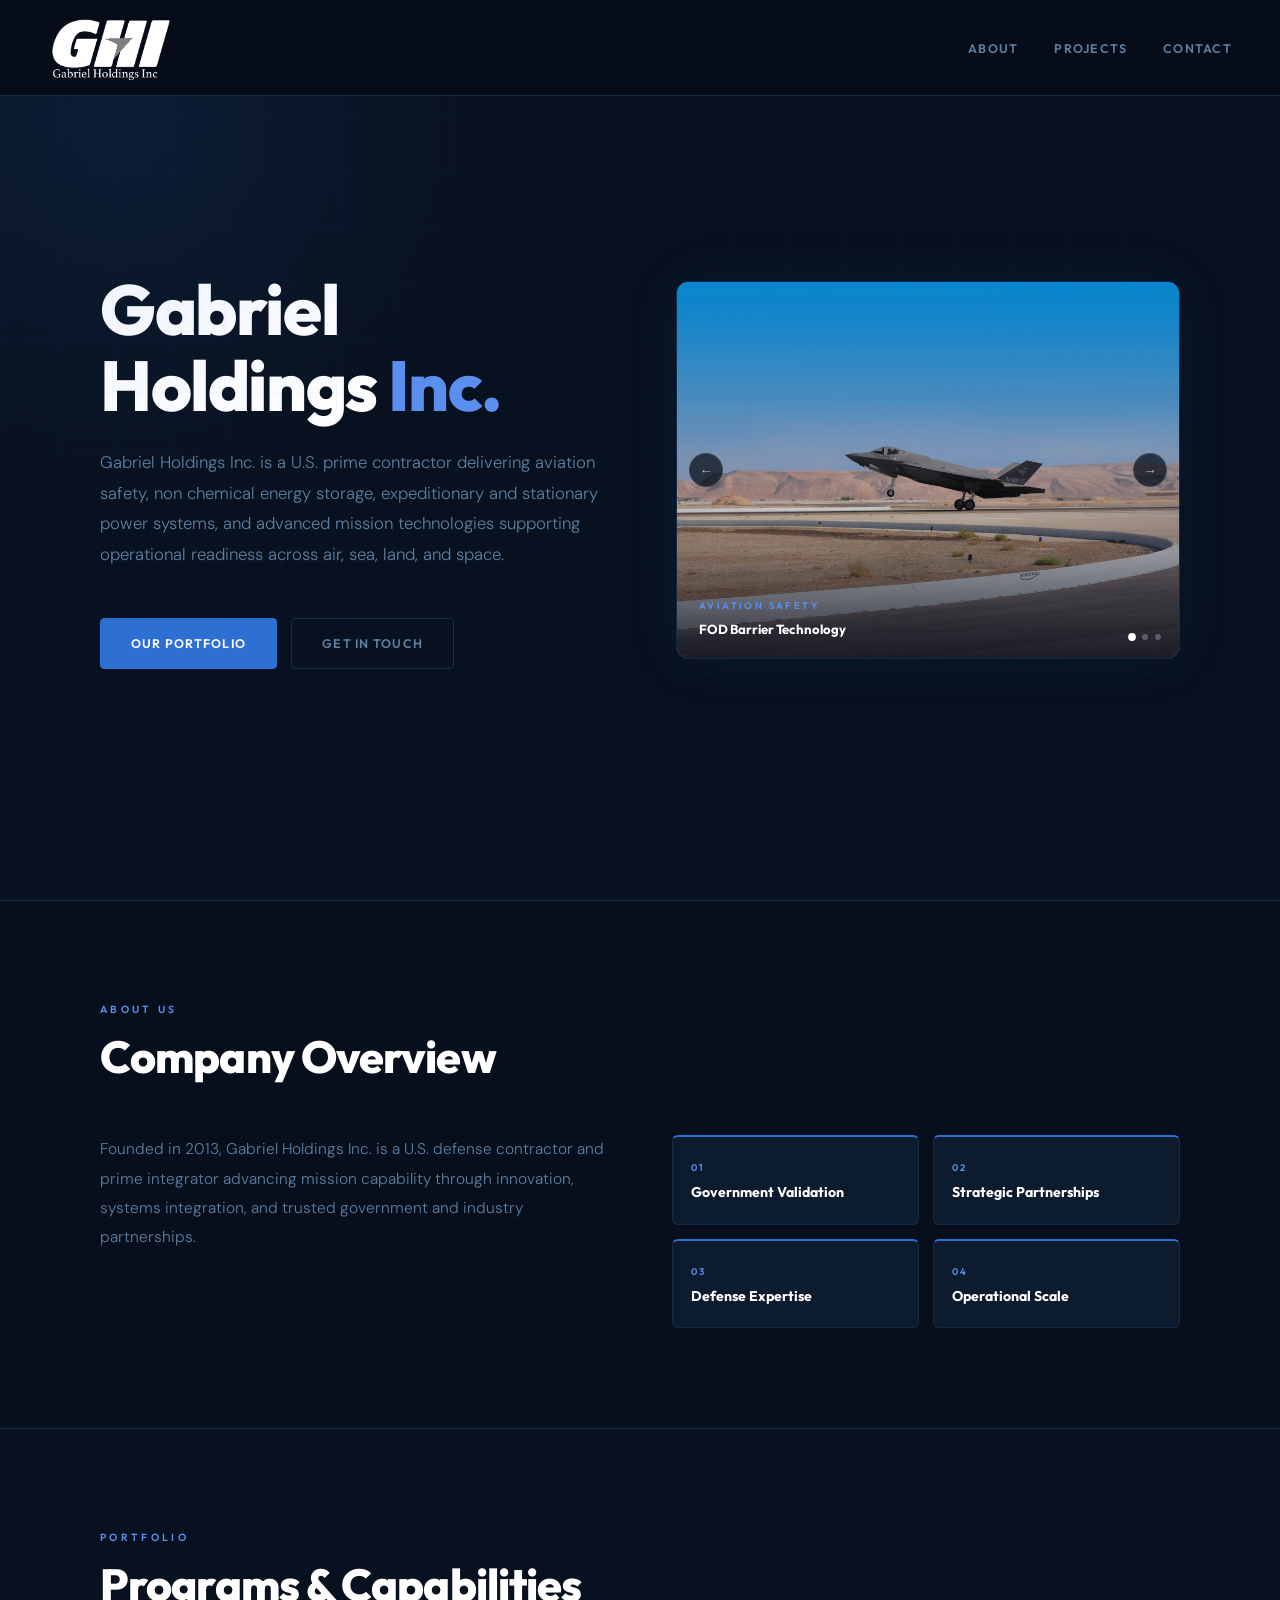
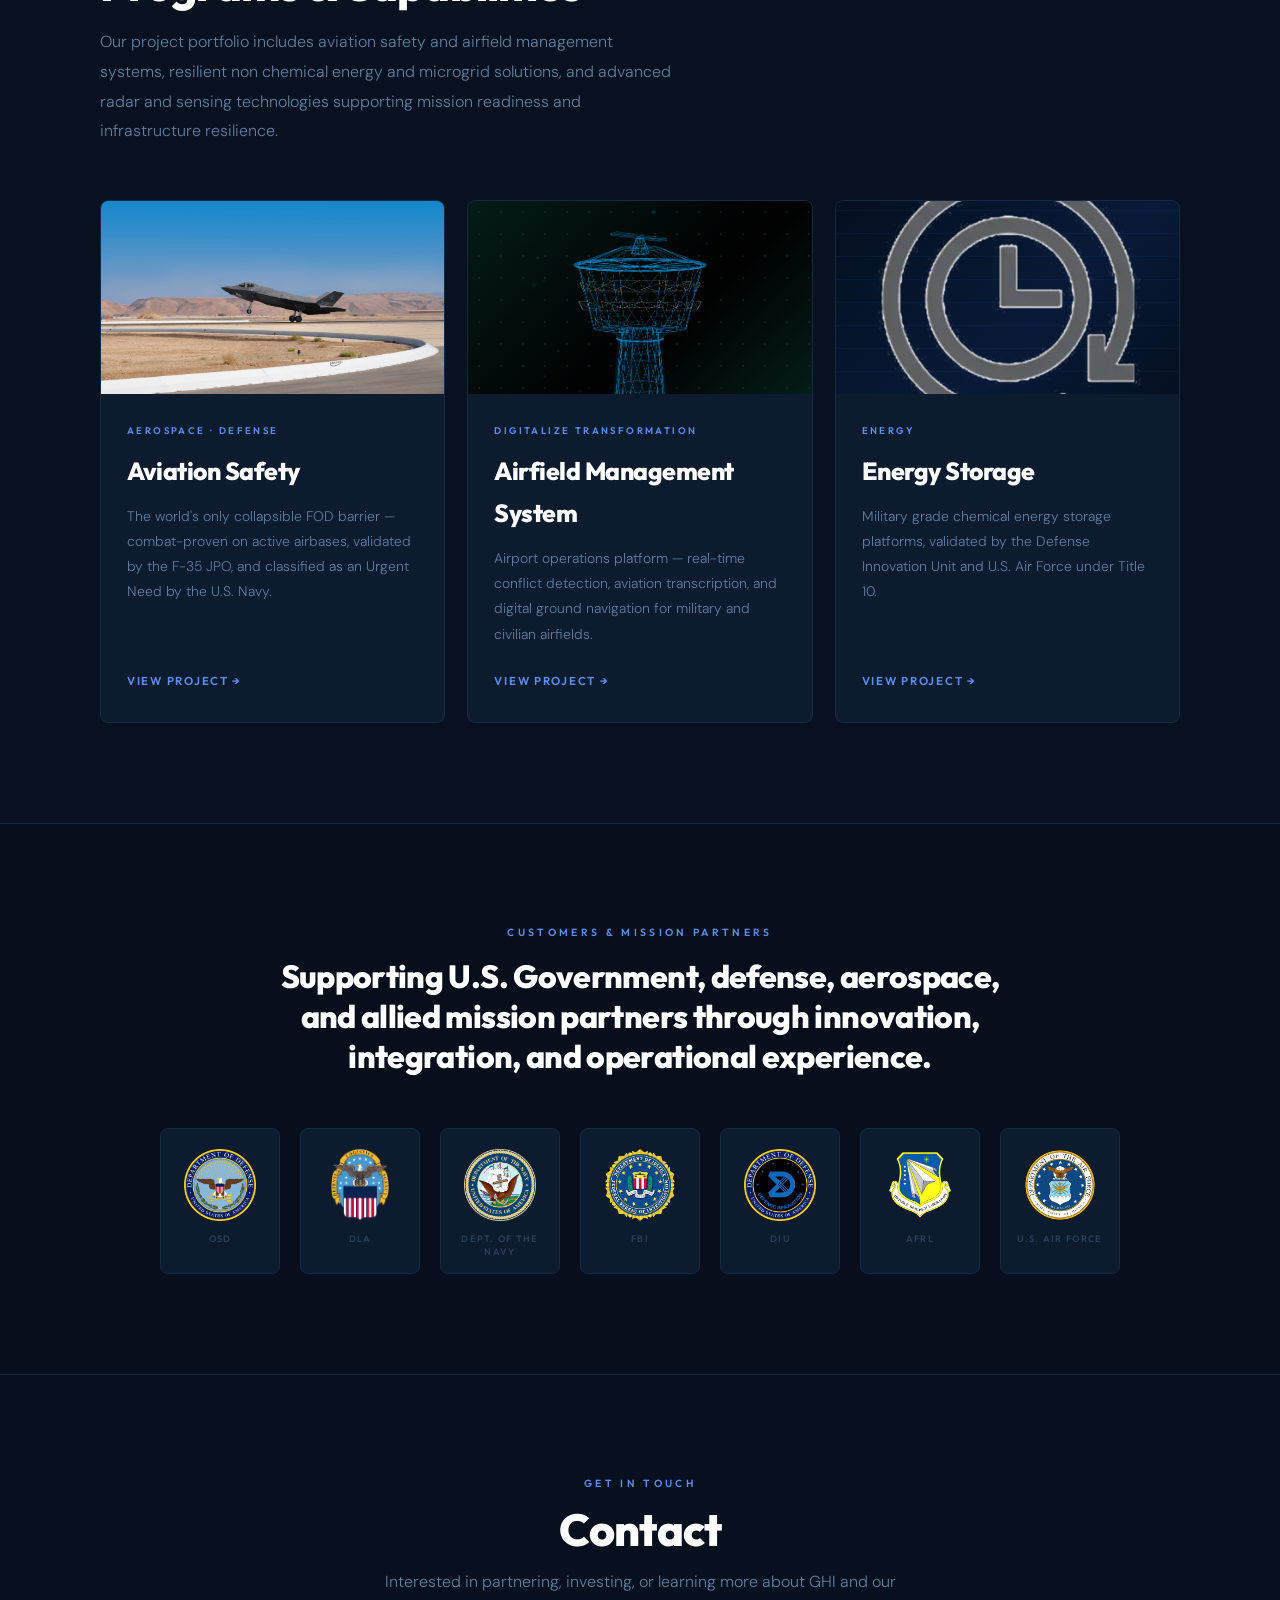
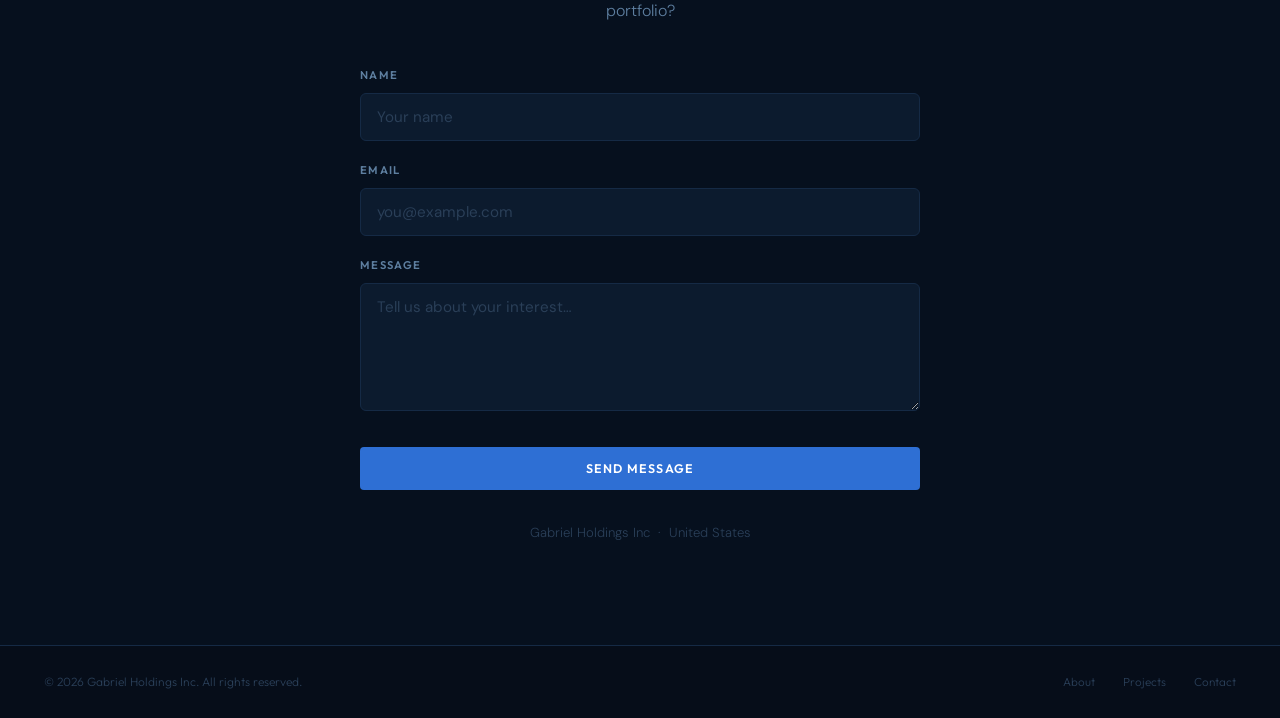
==== commit 6cd9ce6a: "Disable project card links (remove href, keep <a> tags for easy rollback) Co-Authored-By: Claude Son" ====
--- a/index.html
+++ b/index.html
@@ -845,7 +845,7 @@
 
         <div class="projects-grid">
           <!-- Aviation Safety -->
-          <a href="airvrix.html" class="pcard airvrix">
+          <a class="pcard airvrix">
             <div class="pcard-thumb">
               <img
                 src="assets/airvrix-1.jpg"
@@ -865,7 +865,7 @@
           </a>
 
           <!-- Airfield Management System -->
-          <a href="towerlink.html" class="pcard towerlink">
+          <a class="pcard towerlink">
             <div class="pcard-thumb">
               <img
                 src="assets/towerlink-tower.png"
@@ -885,7 +885,7 @@
           </a>
 
           <!-- Energy Storage -->
-          <a href="enercap.html" class="pcard enercap">
+          <a class="pcard enercap">
             <div class="pcard-thumb">
               <img
                 src="assets/enercap-thumb.webp"
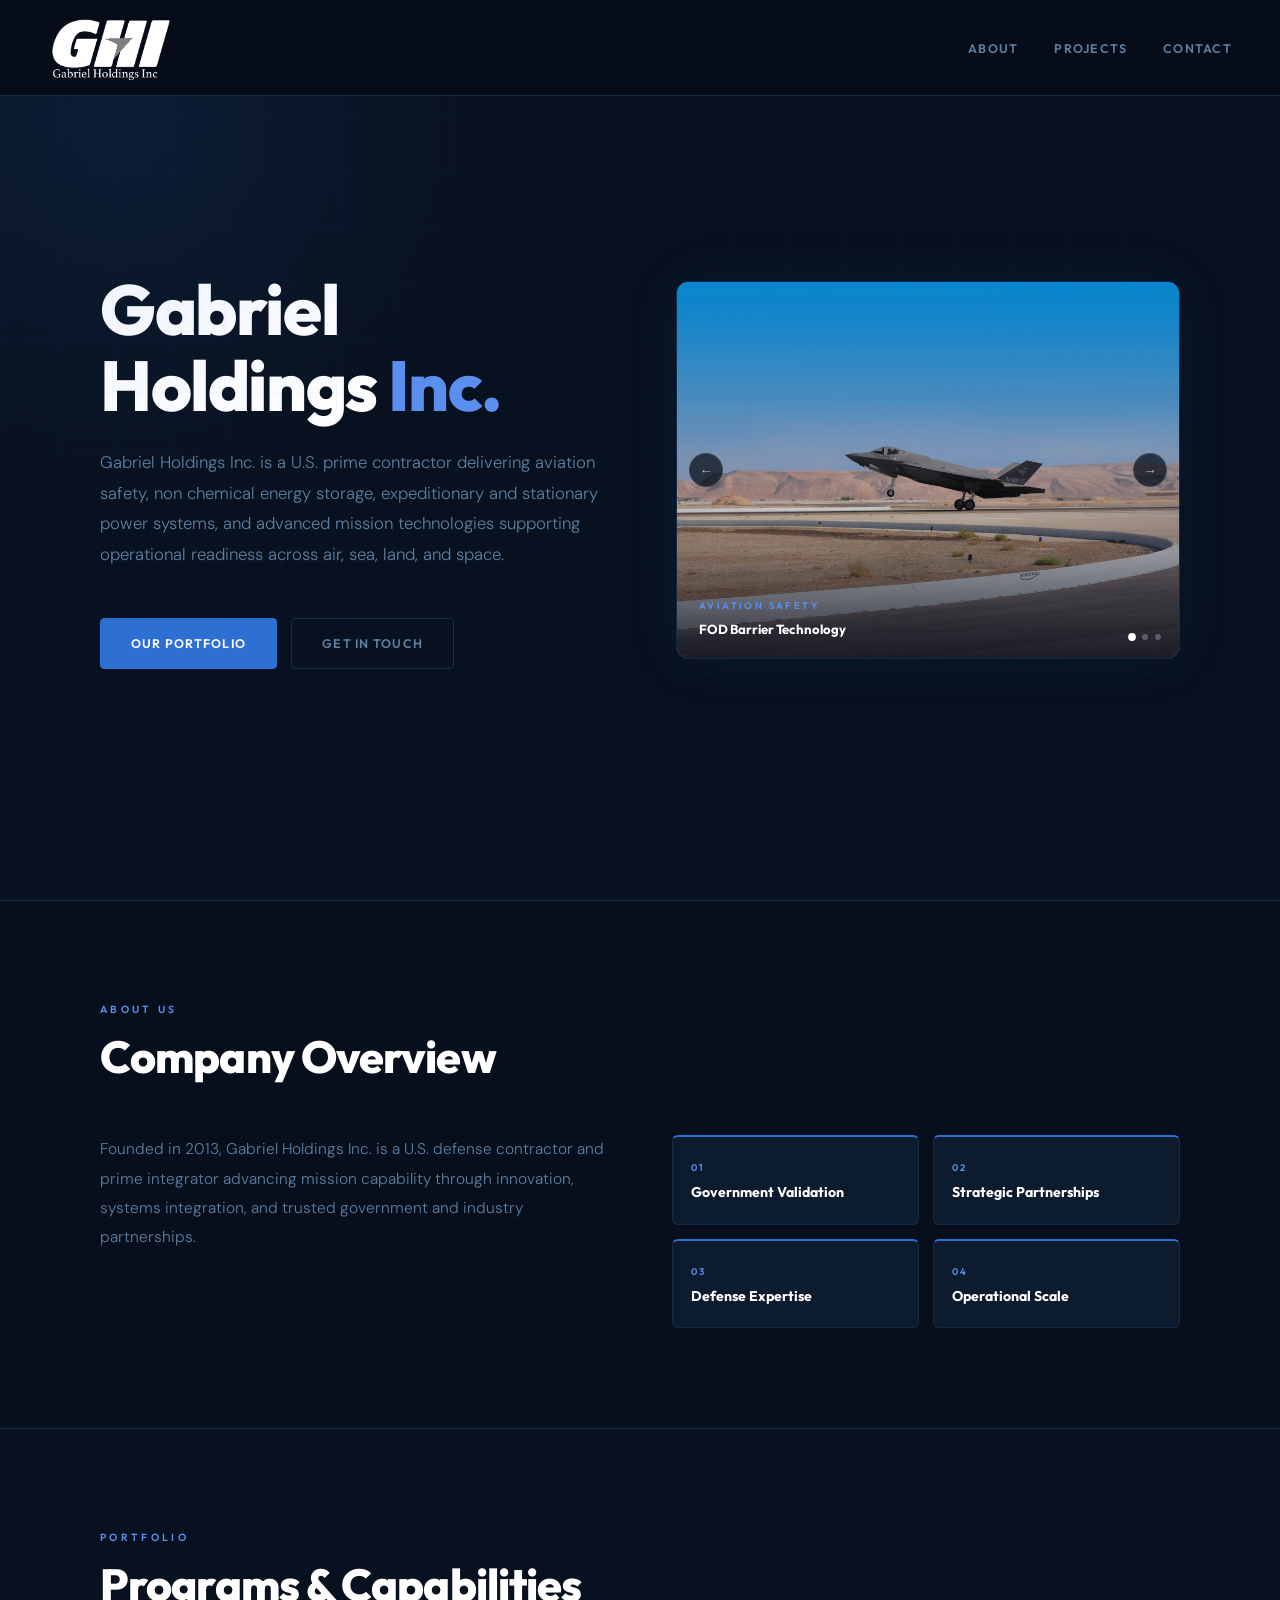
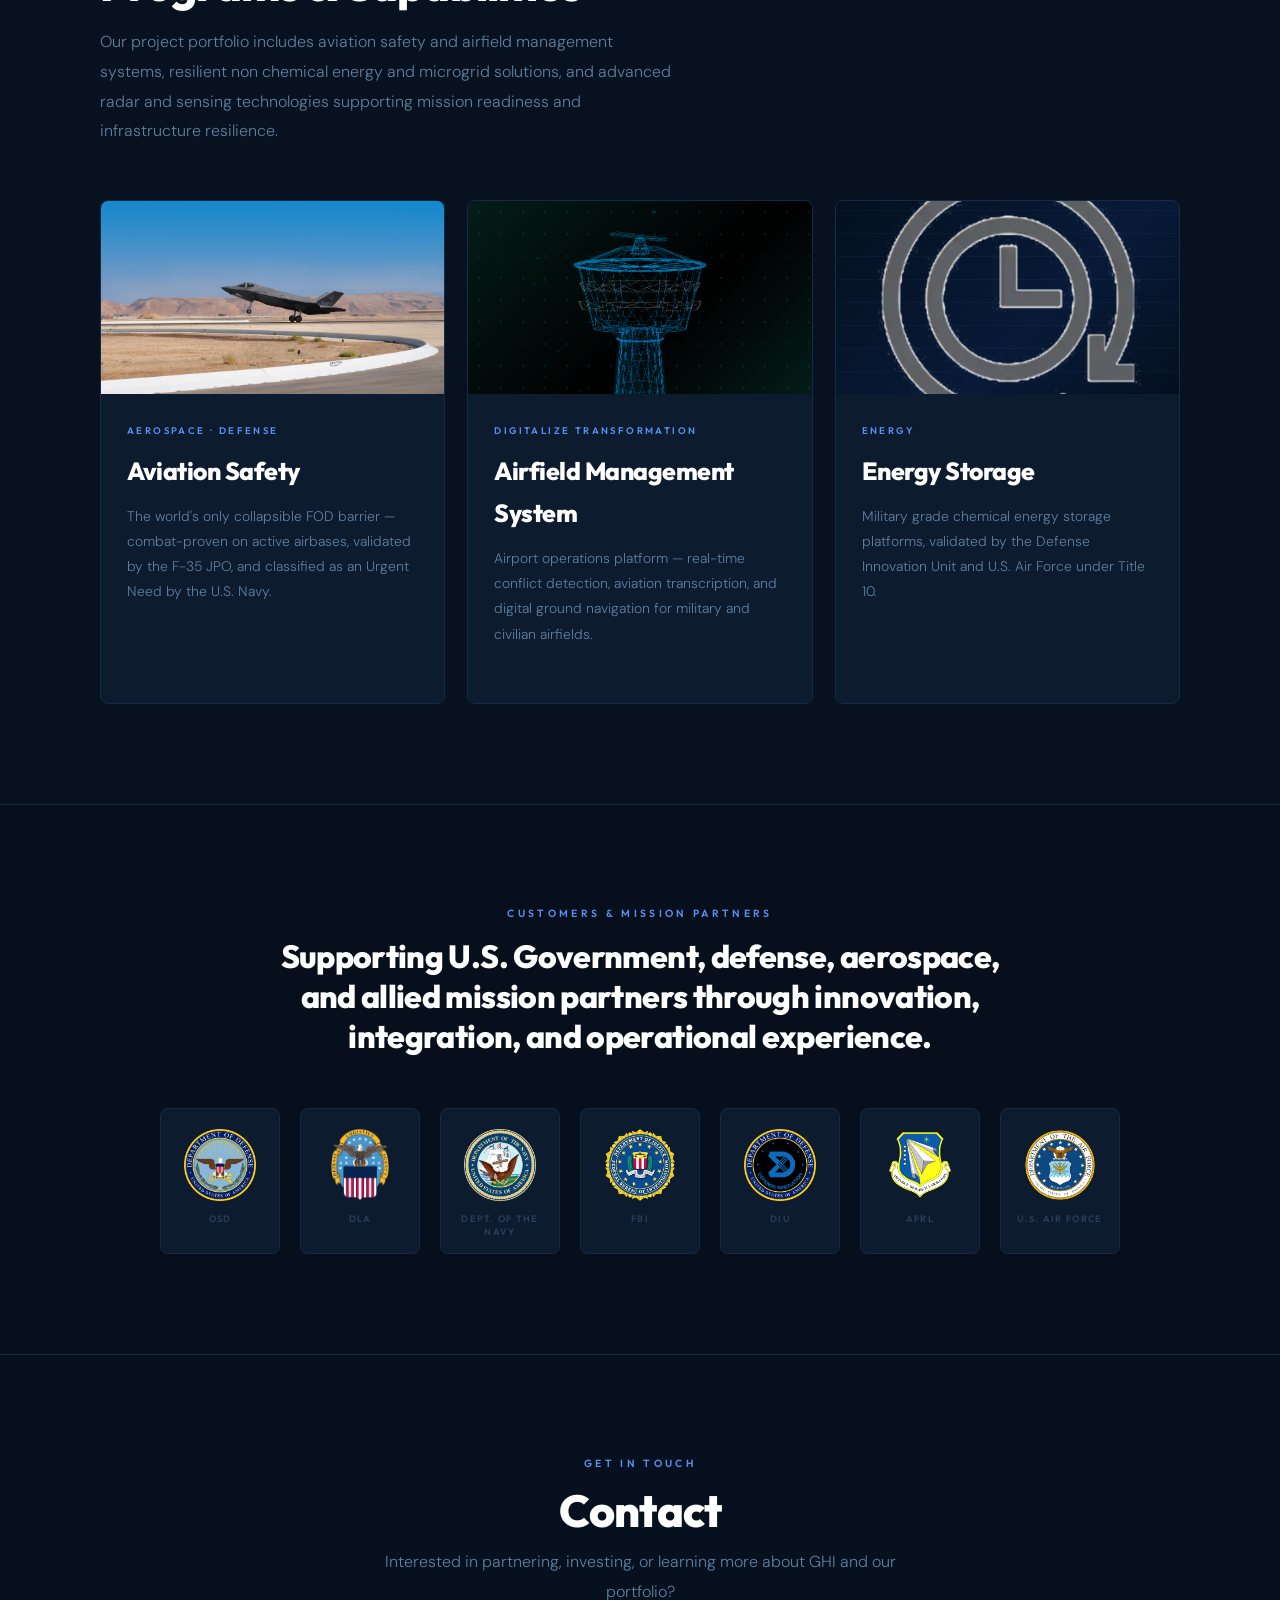
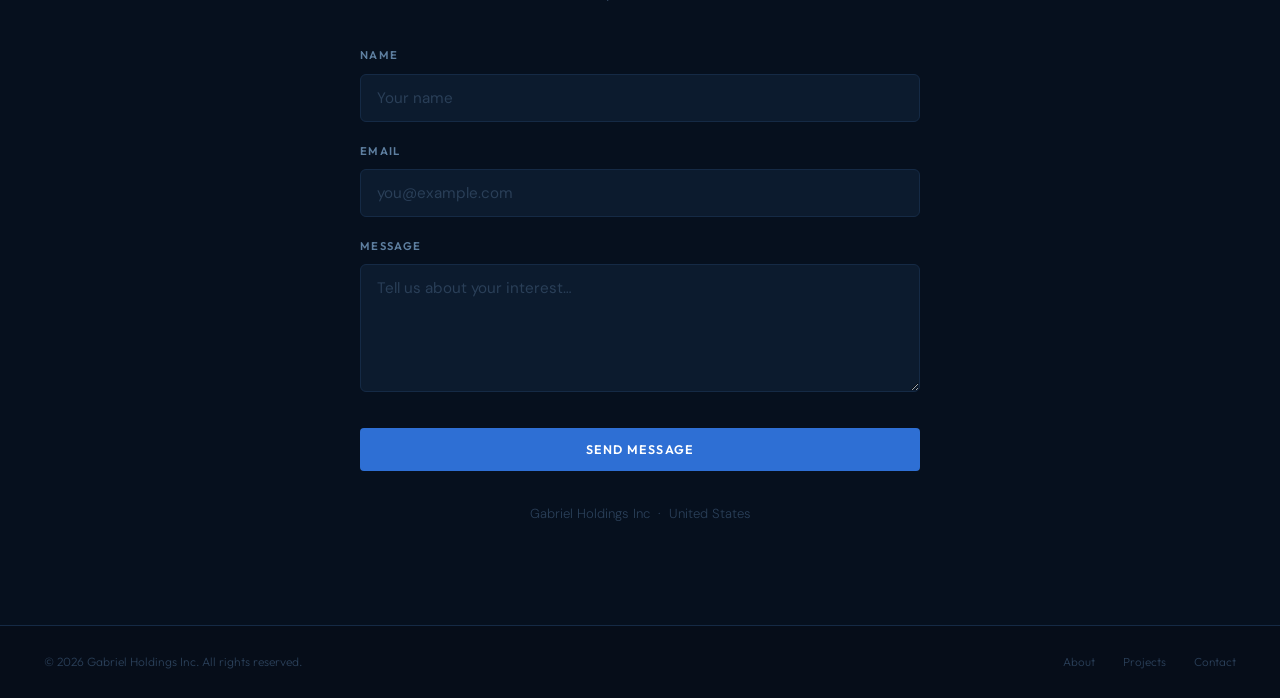
==== commit 0218cb88: "Hide project card CTA buttons Co-Authored-By: Claude Sonnet 4.6 <noreply@anthropic.com>" ====
--- a/index.html
+++ b/index.html
@@ -289,6 +289,8 @@
       .pcard-cta::after {
         content: " →";
       }
+
+      .pcard-cta { display: none; }
 
       /* === SPOTLIGHT === */
       #spotlight {
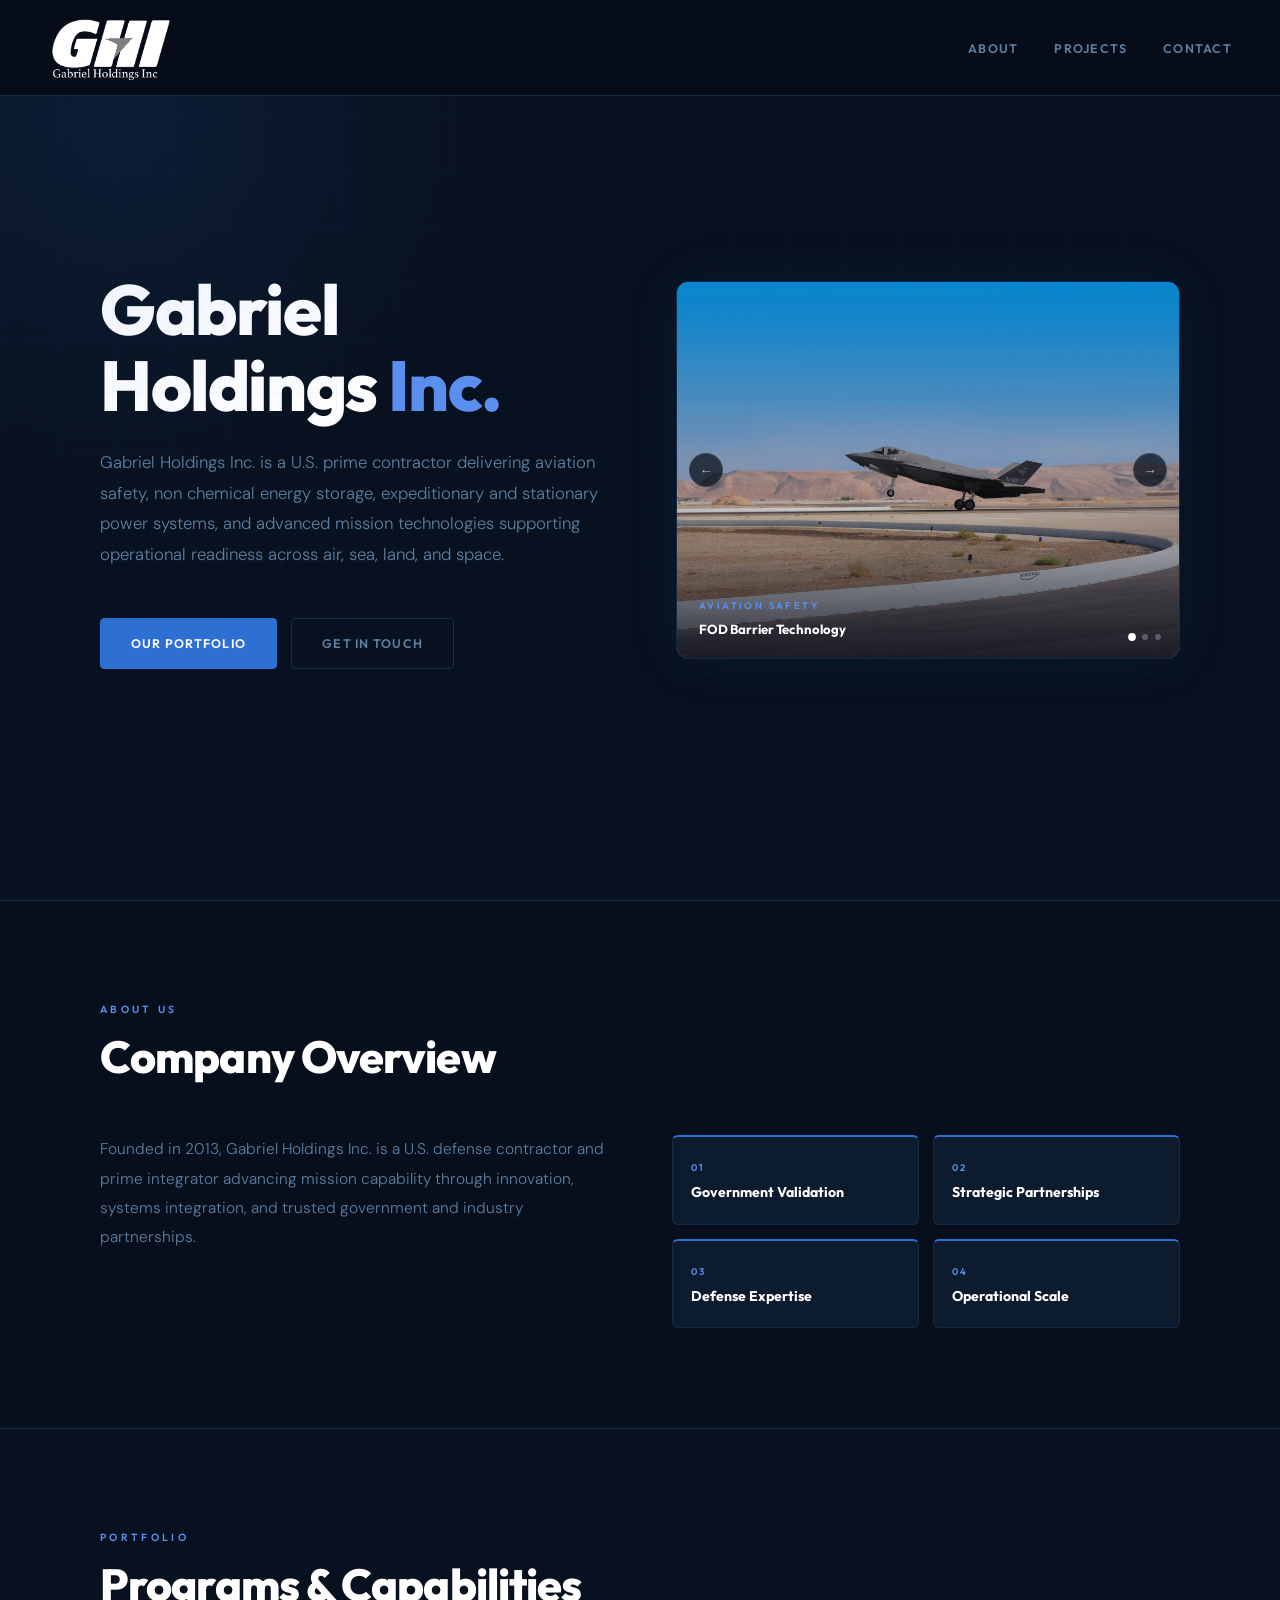
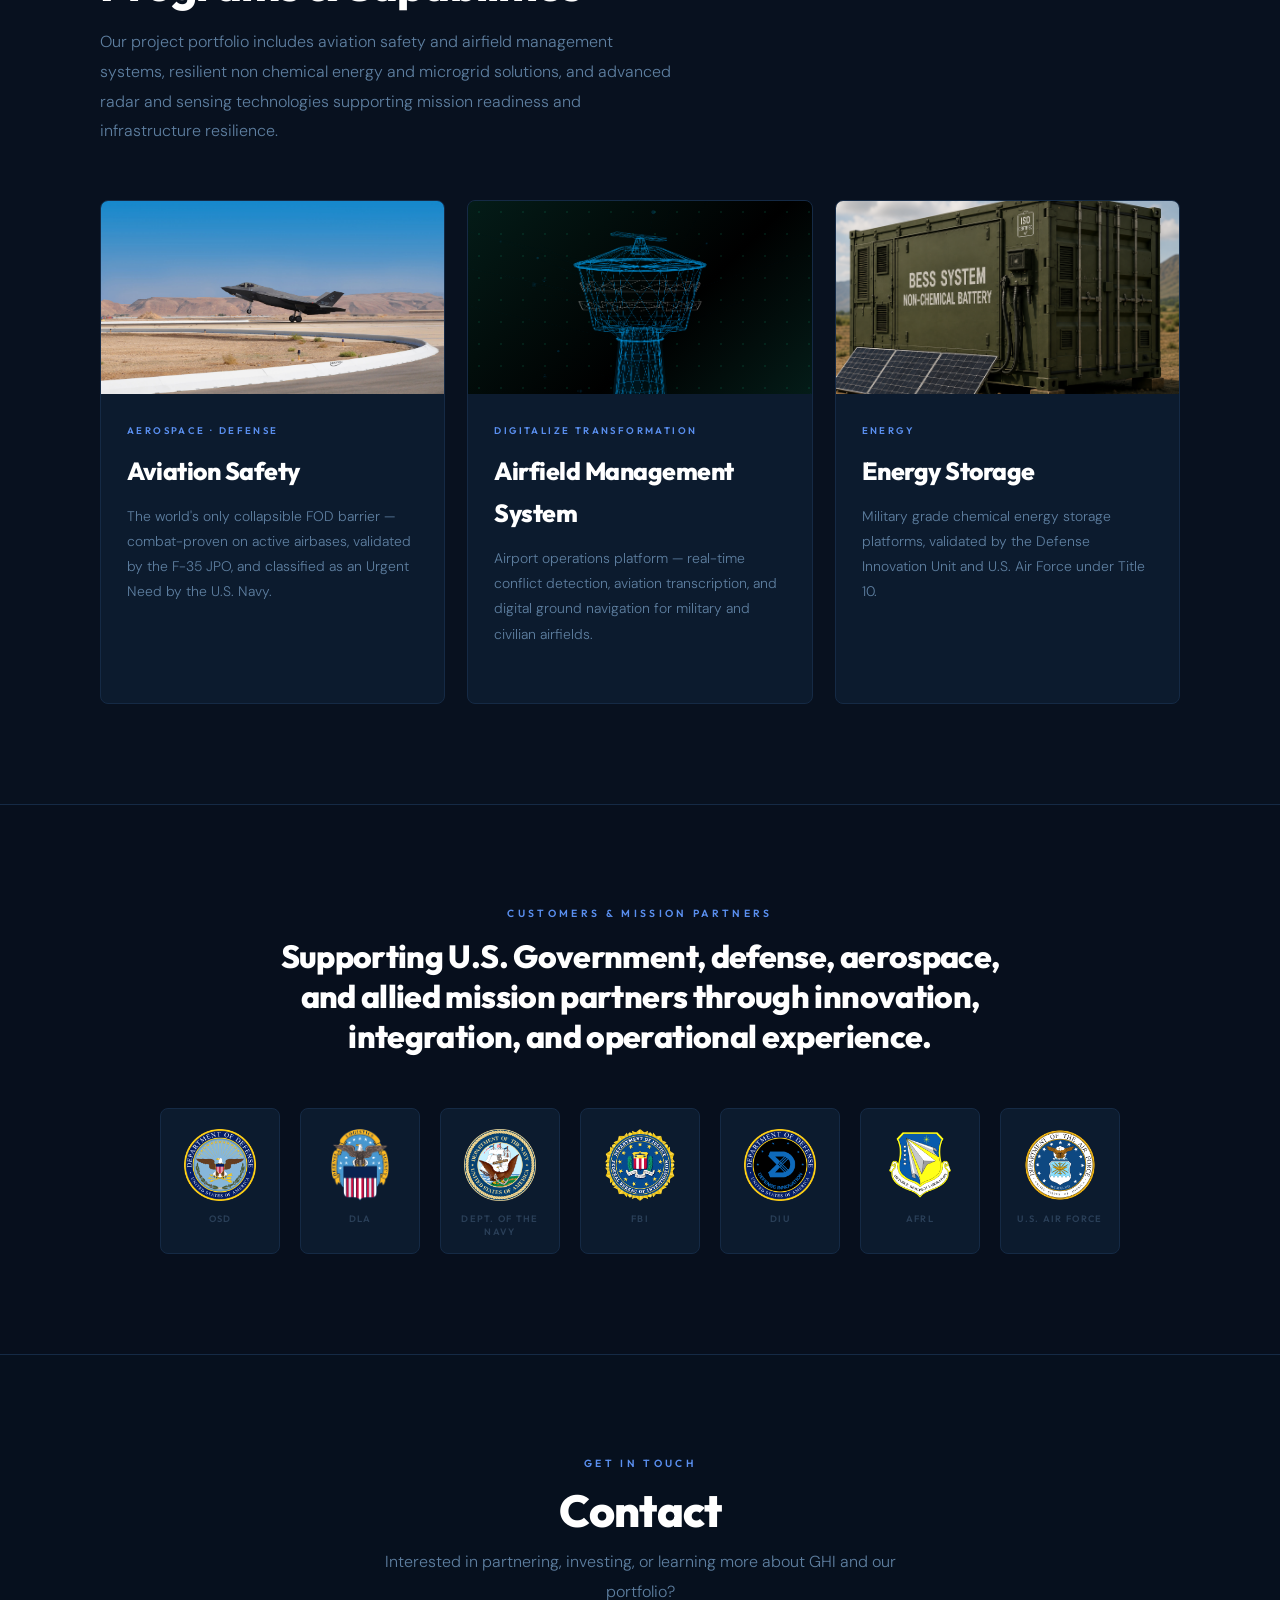
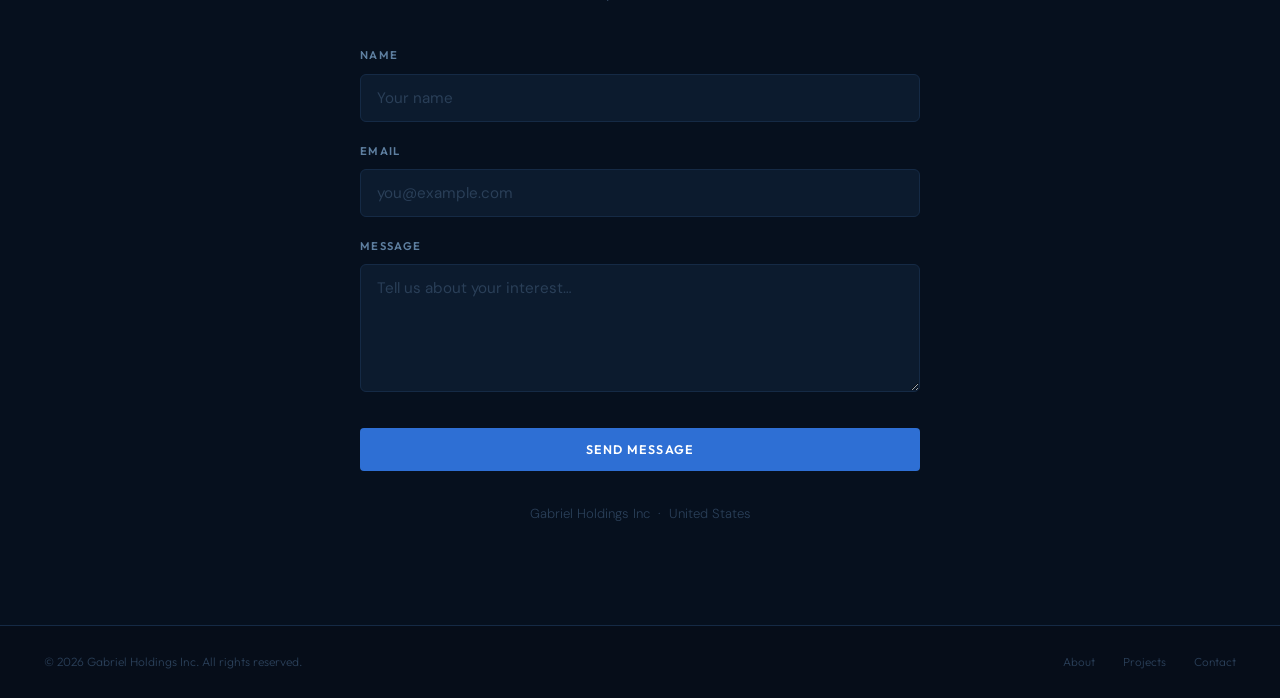
==== commit 1f059901: "Add battery_storage image to hero carousel and Energy Storage project card Co-Authored-By: Claude So" ====
--- a/index.html
+++ b/index.html
@@ -290,7 +290,9 @@
         content: " →";
       }
 
-      .pcard-cta { display: none; }
+      .pcard-cta {
+        display: none;
+      }
 
       /* === SPOTLIGHT === */
       #spotlight {
@@ -330,7 +332,9 @@
         transition: border-color 0.2s;
       }
 
-      .partner-logo:hover { border-color: var(--border-a); }
+      .partner-logo:hover {
+        border-color: var(--border-a);
+      }
 
       .partner-logo img {
         width: 72px;
@@ -648,9 +652,16 @@
         .projects-grid {
           grid-template-columns: 1fr;
         }
-        .partner-logos { gap: 12px; }
-        .partner-logo { width: 100px; }
-        .partner-logo img { width: 56px; height: 56px; }
+        .partner-logos {
+          gap: 12px;
+        }
+        .partner-logo {
+          width: 100px;
+        }
+        .partner-logo img {
+          width: 56px;
+          height: 56px;
+        }
       }
     </style>
   </head>
@@ -704,7 +715,7 @@
                 </div>
               </div>
             </div>
-            <div class="carousel-slide">
+            <!-- <div class="carousel-slide">
               <img src="assets/airvrix-2.jpg" alt="Airvrix on active airbase" />
               <div class="carousel-overlay"></div>
               <div class="carousel-caption">
@@ -713,7 +724,7 @@
                   <div class="carousel-label-title">Combat-Proven Systems</div>
                 </div>
               </div>
-            </div>
+            </div> -->
             <!-- <div class="carousel-slide">
               <img src="assets/airvrix-3.jpg" alt="Airvrix F-35 validated" />
               <div class="carousel-overlay"></div>
@@ -768,6 +779,17 @@
               </div>
             </div> -->
 
+            <div class="carousel-slide">
+              <img src="assets/battery_storage.png" alt="Energy Storage system" />
+              <div class="carousel-overlay"></div>
+              <div class="carousel-caption">
+                <div class="carousel-label">
+                  <div class="carousel-label-co airvrix">Energy Storage</div>
+                  <div class="carousel-label-title">Non-Chemical Power Systems</div>
+                </div>
+              </div>
+            </div>
+
             <!-- Controls -->
             <button class="carousel-arrow prev" aria-label="Previous">
               &#8592;
@@ -890,7 +912,7 @@
           <a class="pcard enercap">
             <div class="pcard-thumb">
               <img
-                src="assets/enercap-thumb.webp"
+                src="assets/battery_storage.png"
                 alt="Energy Storage — defense-grade energy storage"
               />
             </div>
@@ -970,7 +992,7 @@
 
         <form
           id="contactForm"
-          action="https://formspree.io/f/mnjrgddr"
+          action="https://ghinc.com/contact.php"
           method="POST"
           novalidate
         >
@@ -1007,6 +1029,14 @@
             ></textarea>
             <span class="field-error">Please enter a message.</span>
           </div>
+          <!-- Honeypot: hidden from humans, bots fill it and get silently ignored -->
+          <input
+            type="text"
+            name="website"
+            style="display: none"
+            tabindex="-1"
+            autocomplete="off"
+          />
           <button type="submit" id="submitBtn" class="btn btn-primary">
             Send Message
           </button>
